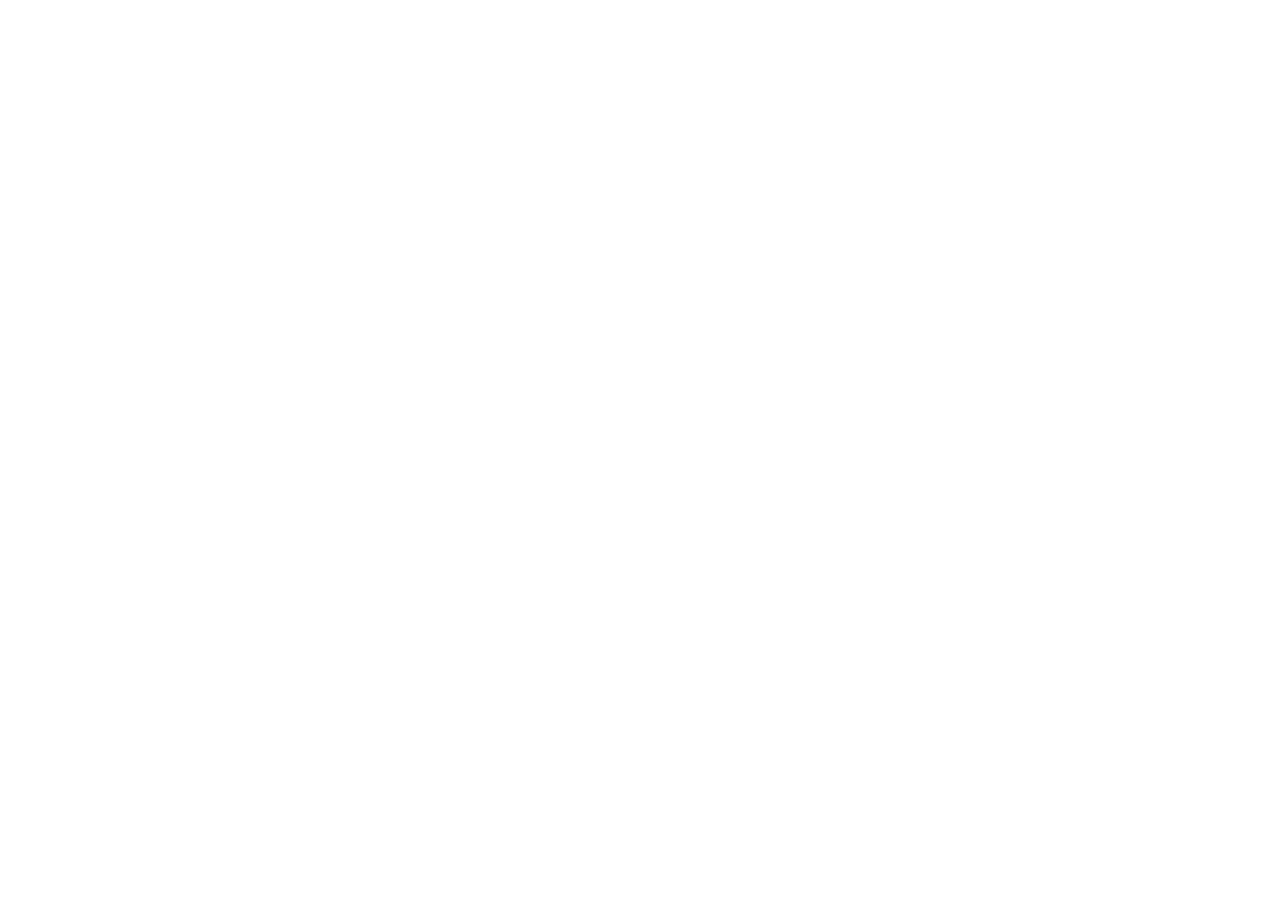
==== index.html @ a474016d "Add html boilerplate" ====
<!DOCTYPE html>
<!--[if lt IE 7]>      <html class="no-js lt-ie9 lt-ie8 lt-ie7"> <![endif]-->
<!--[if IE 7]>         <html class="no-js lt-ie9 lt-ie8"> <![endif]-->
<!--[if IE 8]>         <html class="no-js lt-ie9"> <![endif]-->
<!--[if gt IE 8]>      <html class="no-js"> <!--<![endif]-->
<html>
  <head>
    <meta charset="utf-8">
    <meta http-equiv="X-UA-Compatible" content="IE=edge">
    <title>Alexcheva</title>
    <meta name="description" content="">
    <meta name="viewport" content="width=device-width, initial-scale=1">
    <link rel="stylesheet" href="">
  </head>
  <body>
    <!--[if lt IE 7]>
      <p class="browsehappy">You are using an <strong>outdated</strong> browser. Please <a href="#">upgrade your browser</a> to improve your experience.</p>
    <![endif]-->
    
    <script src="" async defer></script>
  </body>
</html>
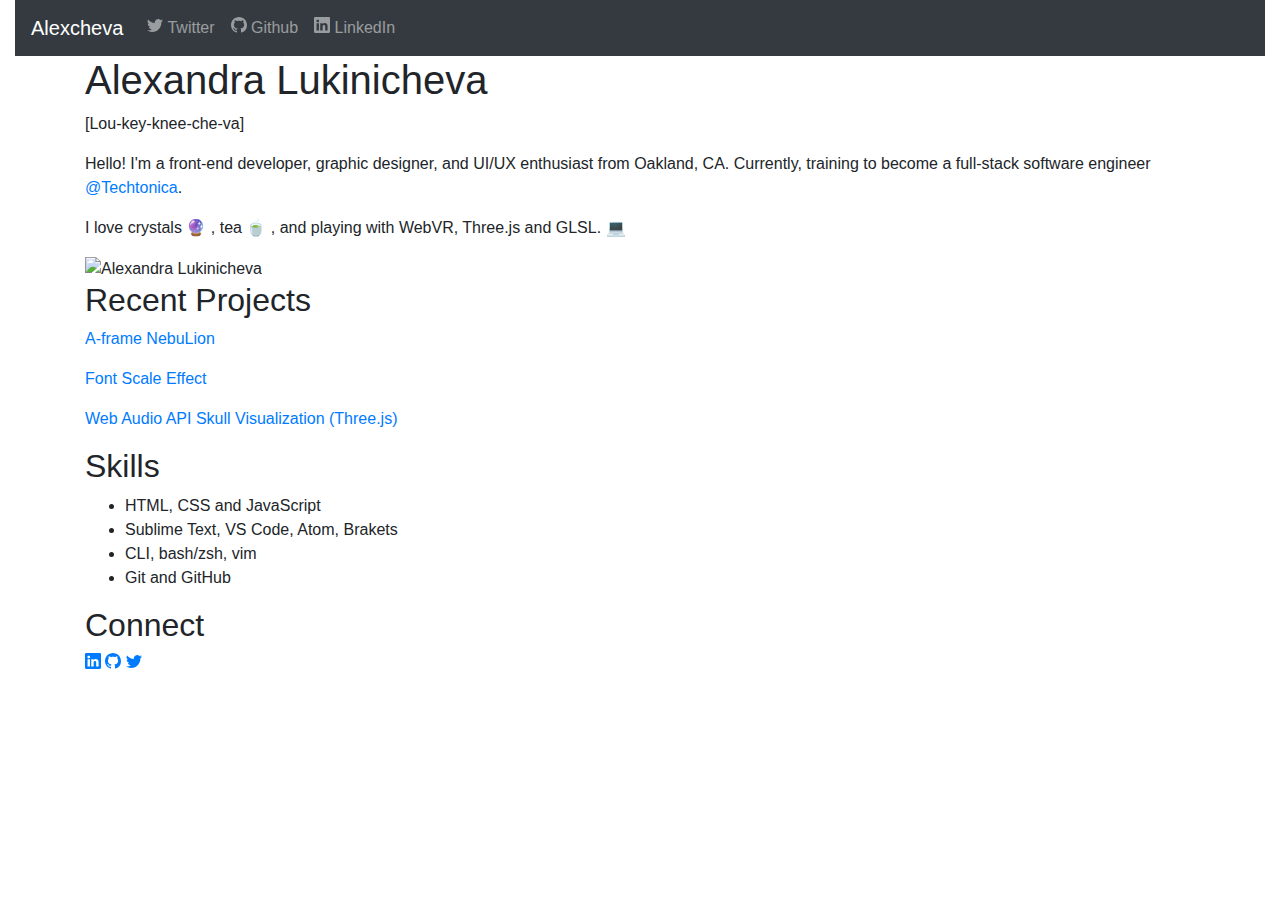
==== commit 17a77ad0: "changed bootstrap to 4, add nav" ====
--- a/index.html
+++ b/index.html
@@ -10,13 +10,88 @@
     <title>Alexcheva</title>
     <meta name="description" content="">
     <meta name="viewport" content="width=device-width, initial-scale=1">
-    <link rel="stylesheet" href="">
+    <link rel="stylesheet" href="https://maxcdn.bootstrapcdn.com/bootstrap/4.0.0/css/bootstrap.min.css" integrity="sha384-Gn5384xqQ1aoWXA+058RXPxPg6fy4IWvTNh0E263XmFcJlSAwiGgFAW/dAiS6JXm" crossorigin="anonymous">
+    <link rel="stylesheet" href="assets/style.css">
   </head>
   <body>
+    <div class="container-fluid">
+      <nav class="navbar sticky-top navbar-expand-lg navbar-dark bg-dark ">
+          <a class="navbar-brand" href="#">Alexcheva</a>
+          <button class="navbar-toggler" type="button" data-toggle="collapse" data-target="#navbarNav" aria-controls="navbarNav" aria-expanded="false" aria-label="Toggle navigation">
+            <span class="navbar-toggler-icon"></span>
+          </button>
+          <div class="collapse navbar-collapse" id="navbarNav">
+            <ul class="navbar-nav d-flex flex-row-reverse">
+              <li class="nav-item">
+                <a class="nav-link" href="https://www.linkedin.com/in/alexandra-lukinicheva/"><svg xmlns="http://www.w3.org/2000/svg" width="16" height="16" fill="currentColor" class="bi bi-linkedin" viewBox="0 0 16 16">
+          <path d="M0 1.146C0 .513.526 0 1.175 0h13.65C15.474 0 16 .513 16 1.146v13.708c0 .633-.526 1.146-1.175 1.146H1.175C.526 16 0 15.487 0 14.854V1.146zm4.943 12.248V6.169H2.542v7.225h2.401zm-1.2-8.212c.837 0 1.358-.554 1.358-1.248-.015-.709-.52-1.248-1.342-1.248-.822 0-1.359.54-1.359 1.248 0 .694.521 1.248 1.327 1.248h.016zm4.908 8.212V9.359c0-.216.016-.432.08-.586.173-.431.568-.878 1.232-.878.869 0 1.216.662 1.216 1.634v3.865h2.401V9.25c0-2.22-1.184-3.252-2.764-3.252-1.274 0-1.845.7-2.165 1.193v.025h-.016a5.54 5.54 0 0 1 .016-.025V6.169h-2.4c.03.678 0 7.225 0 7.225h2.4z"/>
+        </svg> LinkedIn</a>
+              </li>
+              <li class="nav-item">
+                <a class="nav-link" href="https://github.com/alexcheva"><svg xmlns="http://www.w3.org/2000/svg" width="16" height="16" fill="currentColor" class="bi bi-github" viewBox="0 0 16 16">
+          <path d="M8 0C3.58 0 0 3.58 0 8c0 3.54 2.29 6.53 5.47 7.59.4.07.55-.17.55-.38 0-.19-.01-.82-.01-1.49-2.01.37-2.53-.49-2.69-.94-.09-.23-.48-.94-.82-1.13-.28-.15-.68-.52-.01-.53.63-.01 1.08.58 1.23.82.72 1.21 1.87.87 2.33.66.07-.52.28-.87.51-1.07-1.78-.2-3.64-.89-3.64-3.95 0-.87.31-1.59.82-2.15-.08-.2-.36-1.02.08-2.12 0 0 .67-.21 2.2.82.64-.18 1.32-.27 2-.27.68 0 1.36.09 2 .27 1.53-1.04 2.2-.82 2.2-.82.44 1.1.16 1.92.08 2.12.51.56.82 1.27.82 2.15 0 3.07-1.87 3.75-3.65 3.95.29.25.54.73.54 1.48 0 1.07-.01 1.93-.01 2.2 0 .21.15.46.55.38A8.012 8.012 0 0 0 16 8c0-4.42-3.58-8-8-8z"/>
+        </svg> Github</a>
+              </li>
+              <li class="nav-item">
+                <a class="nav-link" href="https://twitter.com/alexlukinicheva"><svg xmlns="http://www.w3.org/2000/svg" width="16" height="16" fill="currentColor" class="bi bi-twitter" viewBox="0 0 16 16">
+          <path d="M5.026 15c6.038 0 9.341-5.003 9.341-9.334 0-.14 0-.282-.006-.422A6.685 6.685 0 0 0 16 3.542a6.658 6.658 0 0 1-1.889.518 3.301 3.301 0 0 0 1.447-1.817 6.533 6.533 0 0 1-2.087.793A3.286 3.286 0 0 0 7.875 6.03a9.325 9.325 0 0 1-6.767-3.429 3.289 3.289 0 0 0 1.018 4.382A3.323 3.323 0 0 1 .64 6.575v.045a3.288 3.288 0 0 0 2.632 3.218 3.203 3.203 0 0 1-.865.115 3.23 3.23 0 0 1-.614-.057 3.283 3.283 0 0 0 3.067 2.277A6.588 6.588 0 0 1 .78 13.58a6.32 6.32 0 0 1-.78-.045A9.344 9.344 0 0 0 5.026 15z"/>
+        </svg> Twitter</a>
+              </li>
+            </ul>
+          </div>
+        </nav>
+  </div>
+    <div class="container">
+      <h1>Alexandra Lukinicheva</h1>
+      <p>[Lou-key-knee-che-va]</p>
+      <p>Hello! I'm a front-end developer, graphic designer, and UI/UX enthusiast from Oakland, CA. 
+        Currently, training to become a full-stack software engineer <a href="https://techtonica.org/" target="_blank" alt="Open Techtonica.org in a new tab">@Techtonica</a>.</p>
+        <p>I love crystals 🔮 , tea 🍵 , and playing with WebVR, Three.js and GLSL. 💻</p>
+      <img class="img-fluid" src="assets/img/alexandra_lukinicheva.jpg" alt="Alexandra Lukinicheva">
+
+      <h2>Recent Projects</h2>
+      <p><a href="https://alexcheva.github.io/a-frame_environment/">
+        A-frame NebuLion
+      </a></p>
+      <p><a href="https://alexcheva.github.io/font-size-effect/">
+        Font Scale Effect
+      </a></p>
+      <p><a href="https://alexcheva.github.io/webgl-skull-audio-visualizer/">
+        Web Audio API Skull Visualization (Three.js)
+      </a></p>
+      <h2>Skills</h2>
+      <ul>
+        <li>HTML, CSS and JavaScript</li>
+        <li>Sublime Text, VS Code, Atom, Brakets</li>
+        <li>CLI, bash/zsh, vim</li>
+        <li>Git and GitHub</li>
+      </ul>
+      <h2>Connect</h2>
+      <!-- LinkedIn -->
+      <a href="https://www.linkedin.com/in/alexandra-lukinicheva/">
+        <svg xmlns="http://www.w3.org/2000/svg" width="16" height="16" fill="currentColor" class="bi bi-linkedin" viewBox="0 0 16 16">
+          <path d="M0 1.146C0 .513.526 0 1.175 0h13.65C15.474 0 16 .513 16 1.146v13.708c0 .633-.526 1.146-1.175 1.146H1.175C.526 16 0 15.487 0 14.854V1.146zm4.943 12.248V6.169H2.542v7.225h2.401zm-1.2-8.212c.837 0 1.358-.554 1.358-1.248-.015-.709-.52-1.248-1.342-1.248-.822 0-1.359.54-1.359 1.248 0 .694.521 1.248 1.327 1.248h.016zm4.908 8.212V9.359c0-.216.016-.432.08-.586.173-.431.568-.878 1.232-.878.869 0 1.216.662 1.216 1.634v3.865h2.401V9.25c0-2.22-1.184-3.252-2.764-3.252-1.274 0-1.845.7-2.165 1.193v.025h-.016a5.54 5.54 0 0 1 .016-.025V6.169h-2.4c.03.678 0 7.225 0 7.225h2.4z"/>
+        </svg>
+      </a>
+      <!-- GitHub -->
+      <a href="https://github.com/alexcheva">
+        <svg xmlns="http://www.w3.org/2000/svg" width="16" height="16" fill="currentColor" class="bi bi-github" viewBox="0 0 16 16">
+          <path d="M8 0C3.58 0 0 3.58 0 8c0 3.54 2.29 6.53 5.47 7.59.4.07.55-.17.55-.38 0-.19-.01-.82-.01-1.49-2.01.37-2.53-.49-2.69-.94-.09-.23-.48-.94-.82-1.13-.28-.15-.68-.52-.01-.53.63-.01 1.08.58 1.23.82.72 1.21 1.87.87 2.33.66.07-.52.28-.87.51-1.07-1.78-.2-3.64-.89-3.64-3.95 0-.87.31-1.59.82-2.15-.08-.2-.36-1.02.08-2.12 0 0 .67-.21 2.2.82.64-.18 1.32-.27 2-.27.68 0 1.36.09 2 .27 1.53-1.04 2.2-.82 2.2-.82.44 1.1.16 1.92.08 2.12.51.56.82 1.27.82 2.15 0 3.07-1.87 3.75-3.65 3.95.29.25.54.73.54 1.48 0 1.07-.01 1.93-.01 2.2 0 .21.15.46.55.38A8.012 8.012 0 0 0 16 8c0-4.42-3.58-8-8-8z"/>
+        </svg>
+      </a>
+      <!-- Twitter -->
+      <a href="https://twitter.com/alexlukinicheva">
+        <svg xmlns="http://www.w3.org/2000/svg" width="16" height="16" fill="currentColor" class="bi bi-twitter" viewBox="0 0 16 16">
+          <path d="M5.026 15c6.038 0 9.341-5.003 9.341-9.334 0-.14 0-.282-.006-.422A6.685 6.685 0 0 0 16 3.542a6.658 6.658 0 0 1-1.889.518 3.301 3.301 0 0 0 1.447-1.817 6.533 6.533 0 0 1-2.087.793A3.286 3.286 0 0 0 7.875 6.03a9.325 9.325 0 0 1-6.767-3.429 3.289 3.289 0 0 0 1.018 4.382A3.323 3.323 0 0 1 .64 6.575v.045a3.288 3.288 0 0 0 2.632 3.218 3.203 3.203 0 0 1-.865.115 3.23 3.23 0 0 1-.614-.057 3.283 3.283 0 0 0 3.067 2.277A6.588 6.588 0 0 1 .78 13.58a6.32 6.32 0 0 1-.78-.045A9.344 9.344 0 0 0 5.026 15z"/>
+        </svg>
+      </a>
+
+    </div>
     <!--[if lt IE 7]>
       <p class="browsehappy">You are using an <strong>outdated</strong> browser. Please <a href="#">upgrade your browser</a> to improve your experience.</p>
     <![endif]-->
-    
+    <script src="https://code.jquery.com/jquery-3.0.0.slim.min.js"></script>
+    <script src="https://maxcdn.bootstrapcdn.com/bootstrap/4.0.0/js/bootstrap.min.js" integrity="sha384-JZR6Spejh4U02d8jOt6vLEHfe/JQGiRRSQQxSfFWpi1MquVdAyjUar5+76PVCmYl" crossorigin="anonymous"></script>
     <script src="" async defer></script>
   </body>
 </html>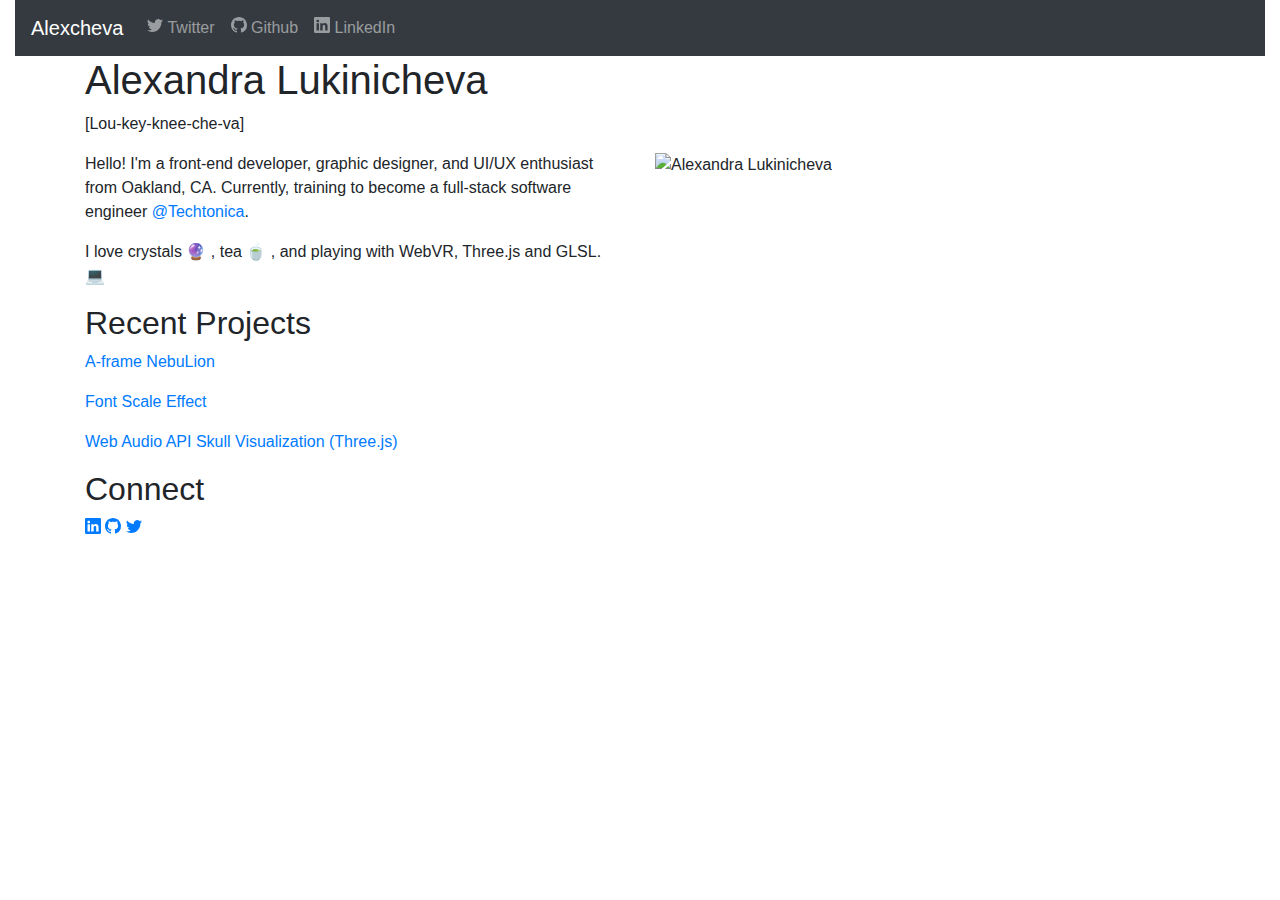
==== commit 3873edb2: "add rows and columns, reorganize nav" ====
--- a/index.html
+++ b/index.html
@@ -17,38 +17,51 @@
     <div class="container-fluid">
       <nav class="navbar sticky-top navbar-expand-lg navbar-dark bg-dark ">
           <a class="navbar-brand" href="#">Alexcheva</a>
-          <button class="navbar-toggler" type="button" data-toggle="collapse" data-target="#navbarNav" aria-controls="navbarNav" aria-expanded="false" aria-label="Toggle navigation">
+          <!-- <button class="navbar-toggler" type="button" data-toggle="collapse" data-target="#navbarNav" aria-controls="navbarNav" aria-expanded="false" aria-label="Toggle navigation">
             <span class="navbar-toggler-icon"></span>
-          </button>
+          </button> -->
           <div class="collapse navbar-collapse" id="navbarNav">
             <ul class="navbar-nav d-flex flex-row-reverse">
               <li class="nav-item">
-                <a class="nav-link" href="https://www.linkedin.com/in/alexandra-lukinicheva/"><svg xmlns="http://www.w3.org/2000/svg" width="16" height="16" fill="currentColor" class="bi bi-linkedin" viewBox="0 0 16 16">
-          <path d="M0 1.146C0 .513.526 0 1.175 0h13.65C15.474 0 16 .513 16 1.146v13.708c0 .633-.526 1.146-1.175 1.146H1.175C.526 16 0 15.487 0 14.854V1.146zm4.943 12.248V6.169H2.542v7.225h2.401zm-1.2-8.212c.837 0 1.358-.554 1.358-1.248-.015-.709-.52-1.248-1.342-1.248-.822 0-1.359.54-1.359 1.248 0 .694.521 1.248 1.327 1.248h.016zm4.908 8.212V9.359c0-.216.016-.432.08-.586.173-.431.568-.878 1.232-.878.869 0 1.216.662 1.216 1.634v3.865h2.401V9.25c0-2.22-1.184-3.252-2.764-3.252-1.274 0-1.845.7-2.165 1.193v.025h-.016a5.54 5.54 0 0 1 .016-.025V6.169h-2.4c.03.678 0 7.225 0 7.225h2.4z"/>
-        </svg> LinkedIn</a>
+                <a class="nav-link" href="https://www.linkedin.com/in/alexandra-lukinicheva/">
+                  <svg xmlns="http://www.w3.org/2000/svg" width="16" height="16" fill="currentColor" class="bi bi-linkedin" viewBox="0 0 16 16">
+                  <path d="M0 1.146C0 .513.526 0 1.175 0h13.65C15.474 0 16 .513 16 1.146v13.708c0 .633-.526 1.146-1.175 1.146H1.175C.526 16 0 15.487 0 14.854V1.146zm4.943 12.248V6.169H2.542v7.225h2.401zm-1.2-8.212c.837 0 1.358-.554 1.358-1.248-.015-.709-.52-1.248-1.342-1.248-.822 0-1.359.54-1.359 1.248 0 .694.521 1.248 1.327 1.248h.016zm4.908 8.212V9.359c0-.216.016-.432.08-.586.173-.431.568-.878 1.232-.878.869 0 1.216.662 1.216 1.634v3.865h2.401V9.25c0-2.22-1.184-3.252-2.764-3.252-1.274 0-1.845.7-2.165 1.193v.025h-.016a5.54 5.54 0 0 1 .016-.025V6.169h-2.4c.03.678 0 7.225 0 7.225h2.4z"/></svg>
+                  <span class="nav-text"> LinkedIn</span>
+                </a>
               </li>
               <li class="nav-item">
-                <a class="nav-link" href="https://github.com/alexcheva"><svg xmlns="http://www.w3.org/2000/svg" width="16" height="16" fill="currentColor" class="bi bi-github" viewBox="0 0 16 16">
-          <path d="M8 0C3.58 0 0 3.58 0 8c0 3.54 2.29 6.53 5.47 7.59.4.07.55-.17.55-.38 0-.19-.01-.82-.01-1.49-2.01.37-2.53-.49-2.69-.94-.09-.23-.48-.94-.82-1.13-.28-.15-.68-.52-.01-.53.63-.01 1.08.58 1.23.82.72 1.21 1.87.87 2.33.66.07-.52.28-.87.51-1.07-1.78-.2-3.64-.89-3.64-3.95 0-.87.31-1.59.82-2.15-.08-.2-.36-1.02.08-2.12 0 0 .67-.21 2.2.82.64-.18 1.32-.27 2-.27.68 0 1.36.09 2 .27 1.53-1.04 2.2-.82 2.2-.82.44 1.1.16 1.92.08 2.12.51.56.82 1.27.82 2.15 0 3.07-1.87 3.75-3.65 3.95.29.25.54.73.54 1.48 0 1.07-.01 1.93-.01 2.2 0 .21.15.46.55.38A8.012 8.012 0 0 0 16 8c0-4.42-3.58-8-8-8z"/>
-        </svg> Github</a>
+                <a class="nav-link" href="https://github.com/alexcheva">
+                  <svg xmlns="http://www.w3.org/2000/svg" width="16" height="16" fill="currentColor" class="bi bi-github" viewBox="0 0 16 16">
+                  <path d="M8 0C3.58 0 0 3.58 0 8c0 3.54 2.29 6.53 5.47 7.59.4.07.55-.17.55-.38 0-.19-.01-.82-.01-1.49-2.01.37-2.53-.49-2.69-.94-.09-.23-.48-.94-.82-1.13-.28-.15-.68-.52-.01-.53.63-.01 1.08.58 1.23.82.72 1.21 1.87.87 2.33.66.07-.52.28-.87.51-1.07-1.78-.2-3.64-.89-3.64-3.95 0-.87.31-1.59.82-2.15-.08-.2-.36-1.02.08-2.12 0 0 .67-.21 2.2.82.64-.18 1.32-.27 2-.27.68 0 1.36.09 2 .27 1.53-1.04 2.2-.82 2.2-.82.44 1.1.16 1.92.08 2.12.51.56.82 1.27.82 2.15 0 3.07-1.87 3.75-3.65 3.95.29.25.54.73.54 1.48 0 1.07-.01 1.93-.01 2.2 0 .21.15.46.55.38A8.012 8.012 0 0 0 16 8c0-4.42-3.58-8-8-8z"/></svg>
+                  <span class="nav-text"> Github</span>
+                </a>
               </li>
               <li class="nav-item">
-                <a class="nav-link" href="https://twitter.com/alexlukinicheva"><svg xmlns="http://www.w3.org/2000/svg" width="16" height="16" fill="currentColor" class="bi bi-twitter" viewBox="0 0 16 16">
-          <path d="M5.026 15c6.038 0 9.341-5.003 9.341-9.334 0-.14 0-.282-.006-.422A6.685 6.685 0 0 0 16 3.542a6.658 6.658 0 0 1-1.889.518 3.301 3.301 0 0 0 1.447-1.817 6.533 6.533 0 0 1-2.087.793A3.286 3.286 0 0 0 7.875 6.03a9.325 9.325 0 0 1-6.767-3.429 3.289 3.289 0 0 0 1.018 4.382A3.323 3.323 0 0 1 .64 6.575v.045a3.288 3.288 0 0 0 2.632 3.218 3.203 3.203 0 0 1-.865.115 3.23 3.23 0 0 1-.614-.057 3.283 3.283 0 0 0 3.067 2.277A6.588 6.588 0 0 1 .78 13.58a6.32 6.32 0 0 1-.78-.045A9.344 9.344 0 0 0 5.026 15z"/>
-        </svg> Twitter</a>
+                <a class="nav-link" href="https://twitter.com/alexlukinicheva">
+                  <svg xmlns="http://www.w3.org/2000/svg" width="16" height="16" fill="currentColor" class="bi bi-twitter" viewBox="0 0 16 16">
+                  <path d="M5.026 15c6.038 0 9.341-5.003 9.341-9.334 0-.14 0-.282-.006-.422A6.685 6.685 0 0 0 16 3.542a6.658 6.658 0 0 1-1.889.518 3.301 3.301 0 0 0 1.447-1.817 6.533 6.533 0 0 1-2.087.793A3.286 3.286 0 0 0 7.875 6.03a9.325 9.325 0 0 1-6.767-3.429 3.289 3.289 0 0 0 1.018 4.382A3.323 3.323 0 0 1 .64 6.575v.045a3.288 3.288 0 0 0 2.632 3.218 3.203 3.203 0 0 1-.865.115 3.23 3.23 0 0 1-.614-.057 3.283 3.283 0 0 0 3.067 2.277A6.588 6.588 0 0 1 .78 13.58a6.32 6.32 0 0 1-.78-.045A9.344 9.344 0 0 0 5.026 15z"/></svg>
+                  <span class="nav-text"> Twitter</span>
+                  </a>
               </li>
             </ul>
           </div>
         </nav>
   </div>
     <div class="container">
-      <h1>Alexandra Lukinicheva</h1>
-      <p>[Lou-key-knee-che-va]</p>
-      <p>Hello! I'm a front-end developer, graphic designer, and UI/UX enthusiast from Oakland, CA. 
-        Currently, training to become a full-stack software engineer <a href="https://techtonica.org/" target="_blank" alt="Open Techtonica.org in a new tab">@Techtonica</a>.</p>
-        <p>I love crystals 🔮 , tea 🍵 , and playing with WebVR, Three.js and GLSL. 💻</p>
-      <img class="img-fluid" src="assets/img/alexandra_lukinicheva.jpg" alt="Alexandra Lukinicheva">
-
+      <div class="row">
+        <div class="col-xs-12 col-sm-12 col-md-12 col-lg-12 col-xld-12">
+          <h1>Alexandra Lukinicheva</h1>
+          <p>[Lou-key-knee-che-va]</p>
+        </div>
+          <div class="col-xs-12 col-sm-12 col-md-12 col-lg-6 col-xld-6">
+          <p>Hello! I'm a front-end developer, graphic designer, and UI/UX enthusiast from Oakland, CA. 
+            Currently, training to become a full-stack software engineer <a href="https://techtonica.org/" target="_blank" alt="Open Techtonica.org in a new tab">@Techtonica</a>.</p>
+            <p>I love crystals 🔮 , tea 🍵 , and playing with WebVR, Three.js and GLSL. 💻</p>
+        </div>
+        <div class="col-xs-12 col-sm-12 col-md-12 col-lg-6 col-xld-6">
+          <img class="img-fluid" src="assets/img/alexandra_lukinicheva.jpg" alt="Alexandra Lukinicheva">
+        </div>
+      </div>
       <h2>Recent Projects</h2>
       <p><a href="https://alexcheva.github.io/a-frame_environment/">
         A-frame NebuLion
@@ -59,13 +72,7 @@
       <p><a href="https://alexcheva.github.io/webgl-skull-audio-visualizer/">
         Web Audio API Skull Visualization (Three.js)
       </a></p>
-      <h2>Skills</h2>
-      <ul>
-        <li>HTML, CSS and JavaScript</li>
-        <li>Sublime Text, VS Code, Atom, Brakets</li>
-        <li>CLI, bash/zsh, vim</li>
-        <li>Git and GitHub</li>
-      </ul>
+
       <h2>Connect</h2>
       <!-- LinkedIn -->
       <a href="https://www.linkedin.com/in/alexandra-lukinicheva/">
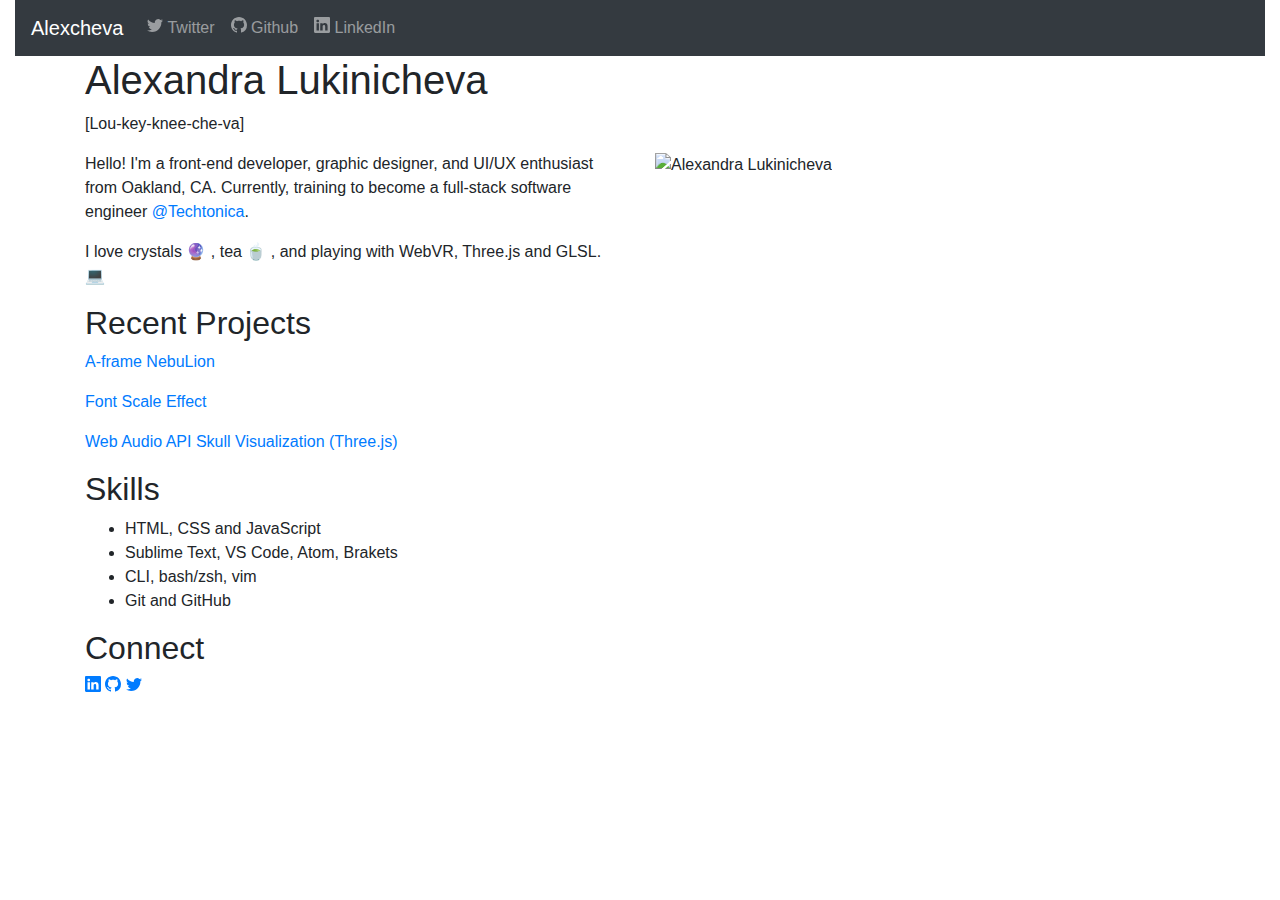
==== commit b59165d0: "add description, edit title, return skills section" ====
--- a/index.html
+++ b/index.html
@@ -7,8 +7,8 @@
   <head>
     <meta charset="utf-8">
     <meta http-equiv="X-UA-Compatible" content="IE=edge">
-    <title>Alexcheva</title>
-    <meta name="description" content="">
+    <title>Alexcheva | Alexandra Lukinicheva</title>
+    <meta name="description" content="Alexandra Lukinicheva is a front-end developer, graphic designer, and UI/UX enthusiast from Oakland, CA. Currently, software engineer in training at Techtonica.org">
     <meta name="viewport" content="width=device-width, initial-scale=1">
     <link rel="stylesheet" href="https://maxcdn.bootstrapcdn.com/bootstrap/4.0.0/css/bootstrap.min.css" integrity="sha384-Gn5384xqQ1aoWXA+058RXPxPg6fy4IWvTNh0E263XmFcJlSAwiGgFAW/dAiS6JXm" crossorigin="anonymous">
     <link rel="stylesheet" href="assets/style.css">
@@ -72,7 +72,13 @@
       <p><a href="https://alexcheva.github.io/webgl-skull-audio-visualizer/">
         Web Audio API Skull Visualization (Three.js)
       </a></p>
-
+      <h2>Skills</h2>
+      <ul>
+        <li>HTML, CSS and JavaScript</li>
+        <li>Sublime Text, VS Code, Atom, Brakets</li>
+        <li>CLI, bash/zsh, vim</li>
+        <li>Git and GitHub</li>
+      </ul>
       <h2>Connect</h2>
       <!-- LinkedIn -->
       <a href="https://www.linkedin.com/in/alexandra-lukinicheva/">
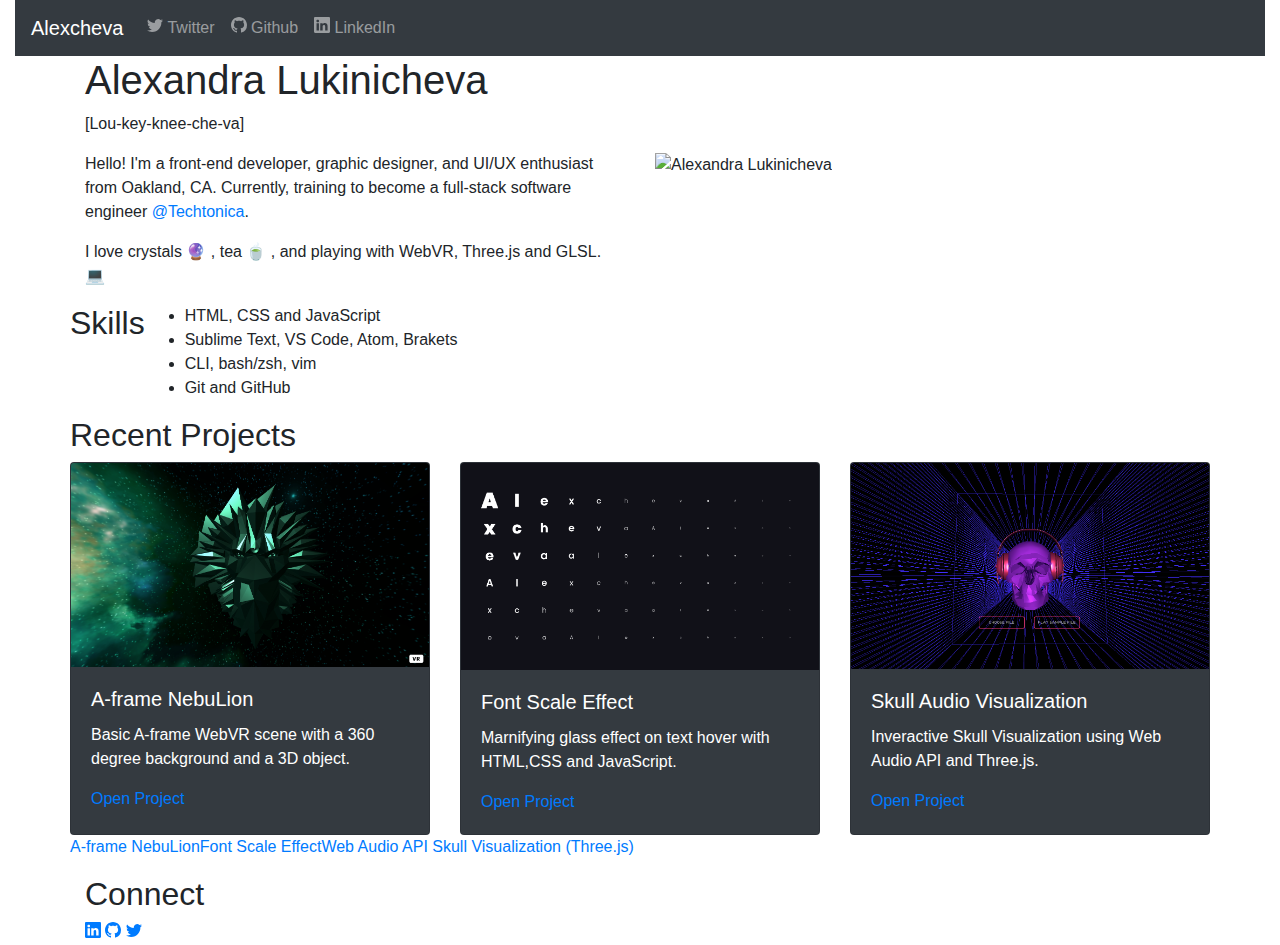
==== commit 3deea586: "add cards for projects" ====
--- a/index.html
+++ b/index.html
@@ -51,7 +51,7 @@
       <div class="row">
         <div class="col-xs-12 col-sm-12 col-md-12 col-lg-12 col-xld-12">
           <h1>Alexandra Lukinicheva</h1>
-          <p>[Lou-key-knee-che-va]</p>
+          <p id="pronun">[Lou-key-knee-che-va]</p>
         </div>
           <div class="col-xs-12 col-sm-12 col-md-12 col-lg-6 col-xld-6">
           <p>Hello! I'm a front-end developer, graphic designer, and UI/UX enthusiast from Oakland, CA. 
@@ -61,24 +61,53 @@
         <div class="col-xs-12 col-sm-12 col-md-12 col-lg-6 col-xld-6">
           <img class="img-fluid" src="assets/img/alexandra_lukinicheva.jpg" alt="Alexandra Lukinicheva">
         </div>
+        <h2>Skills</h2>
+        <ul>
+          <li>HTML, CSS and JavaScript</li>
+          <li>Sublime Text, VS Code, Atom, Brakets</li>
+          <li>CLI, bash/zsh, vim</li>
+          <li>Git and GitHub</li>
+        </ul>
       </div>
-      <h2>Recent Projects</h2>
-      <p><a href="https://alexcheva.github.io/a-frame_environment/">
-        A-frame NebuLion
-      </a></p>
-      <p><a href="https://alexcheva.github.io/font-size-effect/">
-        Font Scale Effect
-      </a></p>
-      <p><a href="https://alexcheva.github.io/webgl-skull-audio-visualizer/">
-        Web Audio API Skull Visualization (Three.js)
-      </a></p>
-      <h2>Skills</h2>
-      <ul>
-        <li>HTML, CSS and JavaScript</li>
-        <li>Sublime Text, VS Code, Atom, Brakets</li>
-        <li>CLI, bash/zsh, vim</li>
-        <li>Git and GitHub</li>
-      </ul>
+      <div class="row">
+        <h2>Recent Projects</h2>
+        <div class="card-deck">
+          <div class="card text-white bg-dark">
+            <img class="card-img-top" src="assets/img/nebulion.png" alt="A-frame Nebulion | Alexcheva">
+            <div class="card-body">
+              <h5 class="card-title">A-frame NebuLion</h5>
+              <p class="card-text">Basic A-frame WebVR scene with a 360 degree background and a 3D object.</p>
+              <a href="https://alexcheva.github.io/a-frame_environment/" class="card-link">Open Project</a>
+            </div>
+          </div>
+          <div class="card text-white bg-dark">
+            <img class="card-img-top" src="assets/img/alexcheva.png" alt="Font Scale Effect | Alexcheva">
+            <div class="card-body">
+              <h5 class="card-title">Font Scale Effect</h5>
+              <p class="card-text">Marnifying glass effect on text hover with HTML,CSS and JavaScript.</p>
+              <a href="https://alexcheva.github.io/font-size-effect/" class="card-link">Open Project</a>
+            </div>
+          </div>
+          <div class="card text-white bg-dark">
+            <img class="card-img-top" src="assets/img/skull.png" alt="A-frame Nebulion | Alexcheva">
+            <div class="card-body">
+              <h5 class="card-title">Skull Audio Visualization</h5>
+              <p class="card-text">Inveractive Skull Visualization using Web Audio API and Three.js.</p>
+              <a href="https://alexcheva.github.io/webgl-skull-audio-visualizer/" class="card-link">Open Project</a>
+            </div>
+          </div>
+        </div>
+        <p><a href="https://alexcheva.github.io/a-frame_environment/">
+          A-frame NebuLion
+        </a></p>
+        <p><a href="https://alexcheva.github.io/font-size-effect/">
+          Font Scale Effect
+        </a></p>
+        <p><a href="https://alexcheva.github.io/webgl-skull-audio-visualizer/">
+          Web Audio API Skull Visualization (Three.js)
+        </a></p>
+      </div>
+      
       <h2>Connect</h2>
       <!-- LinkedIn -->
       <a href="https://www.linkedin.com/in/alexandra-lukinicheva/">
@@ -100,6 +129,9 @@
       </a>
 
     </div>
+    <!-- <div class="embed-responsive embed-responsive-16by9">
+                    <iframe class="embed-responsive-item" src="" frameborder="0" allow="accelerometer; autoplay; clipboard-write; encrypted-media; gyroscope; picture-in-picture" allowfullscreen></iframe>
+                </div> -->
     <!--[if lt IE 7]>
       <p class="browsehappy">You are using an <strong>outdated</strong> browser. Please <a href="#">upgrade your browser</a> to improve your experience.</p>
     <![endif]-->
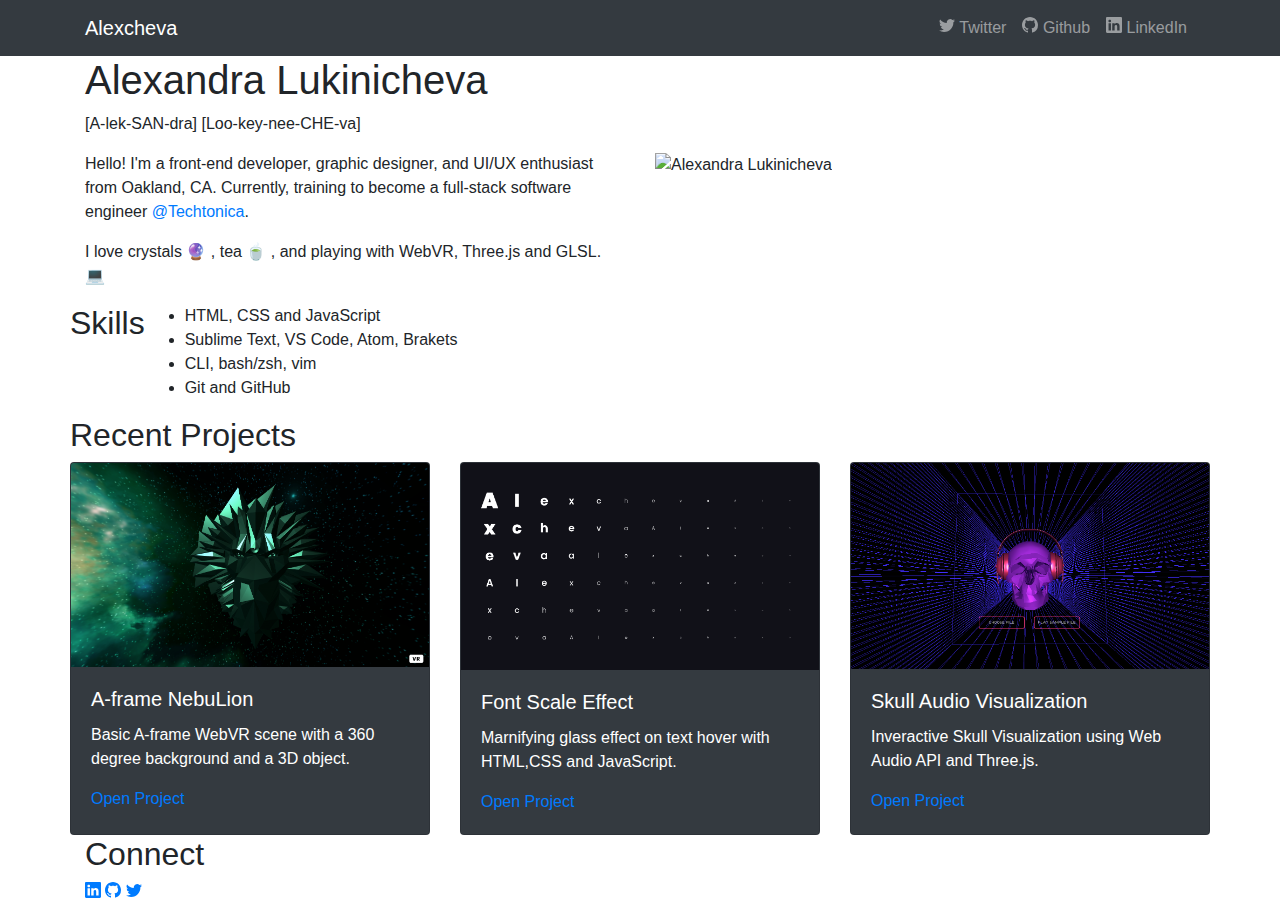
==== commit cc8dfc8f: "update prpnun" ====
--- a/index.html
+++ b/index.html
@@ -7,21 +7,23 @@
   <head>
     <meta charset="utf-8">
     <meta http-equiv="X-UA-Compatible" content="IE=edge">
-    <title>Alexcheva | Alexandra Lukinicheva</title>
+    <title>Alexandra Lukinicheva | Alexcheva</title>
     <meta name="description" content="Alexandra Lukinicheva is a front-end developer, graphic designer, and UI/UX enthusiast from Oakland, CA. Currently, software engineer in training at Techtonica.org">
     <meta name="viewport" content="width=device-width, initial-scale=1">
     <link rel="stylesheet" href="https://maxcdn.bootstrapcdn.com/bootstrap/4.0.0/css/bootstrap.min.css" integrity="sha384-Gn5384xqQ1aoWXA+058RXPxPg6fy4IWvTNh0E263XmFcJlSAwiGgFAW/dAiS6JXm" crossorigin="anonymous">
     <link rel="stylesheet" href="assets/style.css">
   </head>
   <body>
-    <div class="container-fluid">
-      <nav class="navbar sticky-top navbar-expand-lg navbar-dark bg-dark ">
+    <!-- <div class="container override"> -->
+      <nav class="navbar sticky-top navbar-expand-lg navbar-dark bg-dark d-flex ">
+        <div class="container">
           <a class="navbar-brand" href="#">Alexcheva</a>
           <!-- <button class="navbar-toggler" type="button" data-toggle="collapse" data-target="#navbarNav" aria-controls="navbarNav" aria-expanded="false" aria-label="Toggle navigation">
             <span class="navbar-toggler-icon"></span>
           </button> -->
-          <div class="collapse navbar-collapse" id="navbarNav">
-            <ul class="navbar-nav d-flex flex-row-reverse">
+          <!-- <div class="collapse navbar-collapse" id="navbarNav"> -->
+            <div class="d-flex">
+            <ul class="navbar-nav d-flex flex-row-reverse d-flex justify-content-end">
               <li class="nav-item">
                 <a class="nav-link" href="https://www.linkedin.com/in/alexandra-lukinicheva/">
                   <svg xmlns="http://www.w3.org/2000/svg" width="16" height="16" fill="currentColor" class="bi bi-linkedin" viewBox="0 0 16 16">
@@ -45,13 +47,14 @@
               </li>
             </ul>
           </div>
+        </div>
         </nav>
-  </div>
+  <!-- </div> -->
     <div class="container">
       <div class="row">
         <div class="col-xs-12 col-sm-12 col-md-12 col-lg-12 col-xld-12">
           <h1>Alexandra Lukinicheva</h1>
-          <p id="pronun">[Lou-key-knee-che-va]</p>
+          <p id="pronun">[A-lek-SAN-dra] [Loo-key-nee-CHE-va]</p>
         </div>
           <div class="col-xs-12 col-sm-12 col-md-12 col-lg-6 col-xld-6">
           <p>Hello! I'm a front-end developer, graphic designer, and UI/UX enthusiast from Oakland, CA. 
@@ -97,7 +100,7 @@
             </div>
           </div>
         </div>
-        <p><a href="https://alexcheva.github.io/a-frame_environment/">
+        <!-- <p><a href="https://alexcheva.github.io/a-frame_environment/">
           A-frame NebuLion
         </a></p>
         <p><a href="https://alexcheva.github.io/font-size-effect/">
@@ -105,7 +108,7 @@
         </a></p>
         <p><a href="https://alexcheva.github.io/webgl-skull-audio-visualizer/">
           Web Audio API Skull Visualization (Three.js)
-        </a></p>
+        </a></p> -->
       </div>
       
       <h2>Connect</h2>
